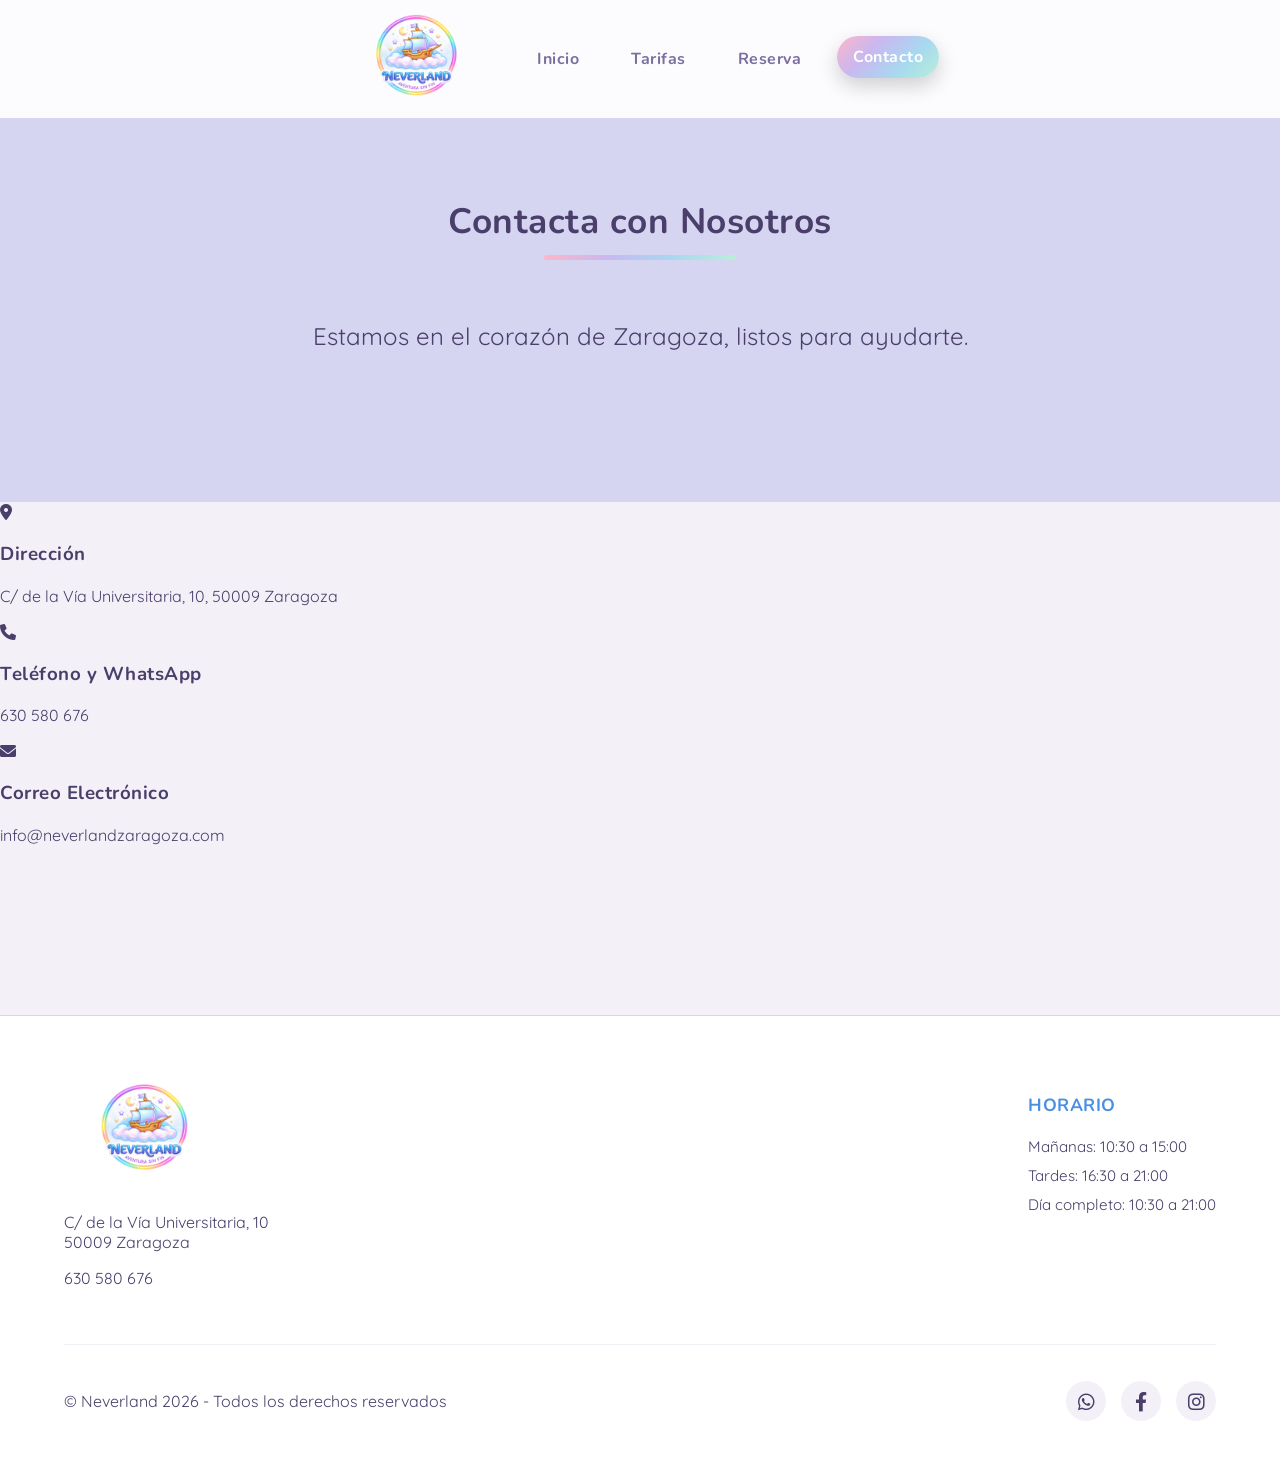
==== Lenguaje_de_Marcas/Web/contacto.html @ 67ae3531 "Creación pagina contacto" ====
<!DOCTYPE html>
<html lang="es">

<head>
    <meta charset="UTF-8">
    <meta name="viewport" content="width=device-width, initial-scale=1" />
    <title>Contacto | Neverland Sala de Eventos</title>
    <link rel="stylesheet" href="styles.css" />
    <link rel="stylesheet" href="https://cdnjs.cloudflare.com/ajax/libs/font-awesome/6.0.0/css/all.min.css">
</head>

<body>
    <header class="topbar">
        <div class="brand">
            <img class="brand__logo" src="img/Neverland_SinFondo.png" alt="Neverland Logo" />
        </div>
        <nav class="nav">
            <a href="index.html">Inicio</a>
            <a href="tarifas.html">Tarifas</a>
            <a href="reserva.html">Reserva</a>
            <a href="contacto.html" class="active">Contacto</a>
        </nav>
    </header>

    <main>
        <section class="content-container">
            <h2>Contacta con Nosotros</h2>
            <p>Estamos en el corazón de Zaragoza, listos para ayudarte.</p>
        </section>

        <div class="gradient-bridge">
            <section class="contact-simple-layout">
                <div class="contact-details">
                    <div class="contact-row">
                        <i class="fa-solid fa-location-dot"></i>
                        <div class="text-group">
                            <h3>Dirección</h3>
                            <p>C/ de la Vía Universitaria, 10, 50009 Zaragoza</p>
                        </div>
                    </div>

                    <div class="contact-row">
                        <i class="fa-solid fa-phone"></i>
                        <div class="text-group">
                            <h3>Teléfono y WhatsApp</h3>
                            <p>630 580 676</p>
                        </div>
                    </div>

                    <div class="contact-row">
                        <i class="fa-solid fa-envelope"></i>
                        <div class="text-group">
                            <h3>Correo Electrónico</h3>
                            <p>info@neverlandzaragoza.com</p>
                        </div>
                    </div>
                </div>

                <div class="map-full">
                    <iframe 
                        src="https://www.google.com/maps/embed?pb=!1m18!1m12!1m3!1d2982.123456789!2d-0.9034567!3d41.6345678!2m3!1f0!2f0!3f0!3m2!1i1024!2i768!4f13.1!3m3!1m2!1s0xd596b1234567890%3A0x1234567890abcdef!2zQy4gZGUgbGEgVsOtYSBVbml2ZXJzaXRhcmlhLCAxMCwgNTAwMDkgWmFyYWdvemE!5e0!3m2!1ses!2ses!4v1234567890123" 
                        width="100%" height="100%" style="border:0;" allowfullscreen="" loading="lazy">
                    </iframe>
                </div>
            </section>
        </div>
    </main>

    <footer class="main-footer">
        <div class="footer-top">
            <div class="footer-column brand-info">
                <img src="img/Neverland_SinFondo.png" alt="Neverland Logo" class="footer-logo">
                <p>C/ de la Vía Universitaria, 10<br>50009 Zaragoza</p>
                <p class="phone">630 580 676</p>
            </div>

            <div class="footer-column schedule">
                <h3>HORARIO</h3>
                <ul>
                    <li>Mañanas: 10:30 a 15:00</li>
                    <li>Tardes: 16:30 a 21:00</li>
                    <li>Día completo: 10:30 a 21:00</li>
                </ul>
            </div>
        </div>

        <div class="footer-bottom">
            <div class="legal-links">
                <p>© Neverland 2026 - Todos los derechos reservados</p>
            </div>
            <div class="social-icons">
                <div class="social-links">
                    <a href="https://wa.me/34630580676" target="_blank" class="social-icon whatsapp" aria-label="WhatsApp">
                        <i class="fa-brands fa-whatsapp"></i>
                    </a>
                    <a href="https://facebook.com/neverlandzaragoza" target="_blank" class="social-icon facebook" aria-label="Facebook">
                        <i class="fa-brands fa-facebook-f"></i>
                    </a>
                    <a href="https://instagram.com/neverlandzaragoza" target="_blank" class="social-icon instagram" aria-label="Instagram">
                        <i class="fa-brands fa-instagram"></i>
                    </a>
                </div>
            </div>
        </div>
    </footer>
</body>
</html>
---- Lenguaje_de_Marcas/Web/styles.css ----
@import url('https://fonts.googleapis.com/css2?family=Nunito:wght@400;700;800&family=Quicksand:wght@300;500;700&display=swap');

:root {
    --blue: #4A90E2;
    --purple: #d6d5f1;
    --pink: #FDA7DF;
    --yellow: #FFD32A;
    --white: #FFFFFF;
    --bg-soft: #f4f0f8;
    --text: #4A3F6B;
    --text2: #7A6FA0;
    --shadow: 0 14px 30px rgba(0, 0, 0, .35);
    --r: 18px;
    --gradient: linear-gradient(135deg, #FFB5C8, #C9B8F0, #A8D8F0, #B8F0D8);
}

* {
    box-sizing: border-box;
}

body {
    margin: 0;
    font-family: 'Quicksand', sans-serif;
    color: var(--text);
    background-color: var(--bg-soft);
}

h1, h2, h3, .nav a, .btn-primary {
    font-family: 'Nunito', Arial, sans-serif;
    letter-spacing: 0.5px;
    font-weight: bold;
}

a {
    color: inherit;
    text-decoration: none;
}

.topbar {
    position: sticky;
    top: 0;
    z-index: 100;
    background: rgba(255, 255, 255, 0.7);
    backdrop-filter: blur(8px);
    -webkit-backdrop-filter: blur(8px);
    padding: 7px 20px;
    min-height: 60px;
    display: flex;
    align-items: center;
    justify-content: center;
    gap: 30px;
}

.brand__logo {
    width: 150px;
    height: auto;
    opacity: 0;
    animation: birthSmooth 0.6s ease-out forwards;
    animation-delay: 0.2s;
    transform-origin: center;
}

.nav {
    display: flex;
    align-items: center;
    gap: 20px;
}

.nav a {
    padding: 10px 16px;
    border-radius: 999px;
    color: var(--text2);
    transition: all 0.3s ease;
}

.nav a:hover,
.nav a.active {
    transform: translateY(-2px);
    box-shadow: 0 8px 20px rgba(0, 0, 0, 0.18);
    background: var(--gradient);
    color: var(--white);
}

.hero {
    position: relative;
    min-height: 50vh;
    display: flex;
    align-items: center;
    justify-content: center;
    text-align: center;
    padding: 30px 20px;
    background-image: linear-gradient(to bottom, rgba(255, 255, 255, 1) 0%, rgba(255, 255, 255, 0.8) 2%, rgba(255, 255, 255, 0) 30%), url("img/Foto_Fachada.png"); 
    background-size: cover;
    background-position: center;
}

.hero::before {
    content: "";
    position: absolute;
    inset: 0;
    background: rgba(255, 255, 255, 0.35);
    backdrop-filter: blur(6px);
    -webkit-backdrop-filter: blur(6px);
    z-index: 1;
}

.hero::after {
    content: "";
    position: absolute;
    top: 0;
    left: 0;
    width: 100%;
    height: 120px;
    background: linear-gradient(to bottom, rgba(255,255,255,0.8) 0%, transparent 100%);
    z-index: 1;
}

.hero-content {
    position: relative;
    z-index: 2;
}

.hero-content > * {
    opacity: 0;
    animation: fadeInUp 0.8s ease-out forwards;
}

.hero-content h1 {
    margin-bottom: 5px;
    font-size: 2.0rem;
    animation-delay: 0.2s;
}

.hero-content img { 
    animation-delay: 0.4s; 
    max-width: 80%;
    height: auto;
}

.hero-content h2 {
    font-size: 1.8rem;
    font-weight: 400;
    animation-delay: 0.6s;
}

.hero-content p {
    animation-delay: 0.6s;
}    

.btn-primary {
    display: inline-block;
    margin-top: 20px;
    padding: 15px 30px;
    border-radius: 999px;
    background: var(--gradient);
    color: var(--white);
    transition: all 0.3s ease;
    animation-delay: 0.8s;
}

.btn-primary span {
    font-size: 24px;
    font-weight: 700;
    color: var(--white);
    text-shadow: 0 2px 4px rgba(0,0,0,0.3);
}

.btn-primary:hover {
    transform: translateY(-3px);
    box-shadow: 0 10px 20px rgba(0, 0, 0, 0.2);
}

.content-container {
    max-width: 100%;
    margin: 0;
    padding: 50px 20px 120px;
    background: var(--purple);
    text-align: center;
}

.content-container h2 {
    color: var(--text);
    font-size: 2.2rem;
    margin-bottom: 40px;
    position: relative;
    display: inline-block;
}

.content-container h2::after {
    content: "";
    position: absolute;
    bottom: -15px;
    left: 25%;
    right: 25%;
    height: 5px;
    background: var(--gradient);
    border-radius: 50px;
}

.content-container p {
    color: var(--text);
    font-size: 1.5rem;
    line-height: 1.8;
    margin-top: 30px;
}

.cards {
    display: flex;
    flex-wrap: wrap;
    justify-content: center;
    gap: 30px;
    padding: 100px 20px 80px 20px; 
    background: linear-gradient(to bottom, var(--purple) 0%, var(--purple) 60%, var(--white) 100%);
    margin-top: -105px; 
    border-top: 1px solid var(--purple); 
    position: relative;
    z-index: 10;
}

.card {
    background: var(--white);
    padding: 30px;
    width: 320px;
    text-align: center;
    box-shadow: 0 10px 25px rgba(74, 63, 107, 0.08); 
    border: 4px solid transparent;
    background-image: linear-gradient(white, white), var(--gradient);
    background-origin: border-box;
    background-clip: padding-box, border-box;
    border-radius: var(--r);
}

.card:hover {
    box-shadow: 0 20px 40px rgba(74, 63, 107, 0.15);
}

.card img {
    width: 100px;
    height: 100px;
    margin-bottom: 20px;
    object-fit: contain;
    transition: transform 0.3s ease;
}

.card:hover img {
    transform: scale(1.1) rotate(5deg);
}

.card h3 {
    color: var(--text);
    font-size: 1.2rem;
    margin-bottom: 15px;
}

.card p {
    color: var(--text2);
    font-size: 0.95rem;
    line-height: 1.6;
}

section.cards + section {
    padding-top: 80px;
    background-color: var(--white);
}

section > article {
    display: flex;
    align-items: center;
    justify-content: center;
    gap: 80px;
    max-width: 1200px;
    margin: 60px auto;
    padding: 20px;
    width: 100%;
}

section > article.cumpleaños {
    margin-top: 20px; 
}

.article-text {
    flex: 1;
    max-width: 600px;
}

.article-text h3 {
    font-size: 2.8rem;
    color: var(--text);
    margin-bottom: 15px;
}

.article-text p {
    font-size: 1.1rem;
    line-height: 1.8;
    color: var(--text2);
}

section > article:nth-child(even) {
    flex-direction: row-reverse;
}

.cumpleaños img, .talleres img {
    width: 500px;
    height: auto;
    border-radius: 30px;
    box-shadow: var(--shadow);
}

.services {
    background: linear-gradient(to bottom, var(--white) 0%, var(--white) 60%, var(--purple) 100%);
    padding: 100px 0 50px 0; 
    width: 100%;
}

.galery {
    display: grid;
    grid-template-columns: repeat(auto-fit, minmax(450px, 1fr)); 
    gap: 0 20px;
    padding: 10px 5vw; 
    width: 100%;
    background: var(--purple);
}

.galery-title {
    text-align: center;
    font-size: 2.2rem;
    background: var(--purple);
    margin: 0;
    padding: 40px 20px;
    position: relative; 
    display: block; 
    color: var(--text);
}

.galery-title::after {
    content: "";
    position: absolute;
    bottom: 25px;
    left: 50%;
    transform: translateX(-50%);
    width: 190px;
    height: 5px;
    background: var(--gradient);
    border-radius: 50px;
}

.galery article {
    background: var(--white);
    padding: 5px;
    border-radius: 25px;
    box-shadow: var(--shadow);
    height: 350px; 
    cursor: default; 
    transition: box-shadow 0.3s ease; 
    position: relative;
    z-index: 1;
}

.galery img {
    width: 100%;
    height: 100%;
    object-fit: cover;
    border-radius: 18px; 
    display: block;
}

.main-footer {
    background-color: var(--white);
    padding: 60px 5vw 30px;
    color: var(--text);
    border-top: 1px solid var(--purple);
}

.footer-top {
    display: flex;
    justify-content: space-between;
    flex-wrap: wrap;
    gap: 40px;
    margin-bottom: 40px;
}

.footer-logo {
    width: 160px;
    margin-bottom: 10px;
}

.footer-column h3 {
    font-size: 1.1rem;
    margin-bottom: 20px;
    color: var(--blue);
}

.footer-column ul {
    list-style: none;
    padding: 0;
}

.footer-column li {
    margin-bottom: 10px;
    font-size: 0.95rem;
}

.footer-bottom {
    display: flex;
    justify-content: space-between;
    align-items: center;
    padding-top: 30px;
    border-top: 1px solid var(--bg-soft);
    flex-wrap: wrap;
    gap: 20px;
}

.social-links {
    display: flex;
    gap: 15px;
}

.social-icon {
    width: 40px;
    height: 40px;
    border-radius: 50%;
    background: var(--bg-soft);
    display: flex;
    align-items: center;
    justify-content: center;
    transition: all 0.3s ease;
    font-size: 1.2rem;
}

.social-icon:hover {
    background: var(--gradient);
    color: var(--white);
    transform: translateY(-3px);
}

@media (max-width: 768px) {
    .topbar {
        flex-direction: column;
        gap: 15px;
    }
    .nav {
        gap: 5px;
        font-size: 0.8rem;
    }
    .nav a {
        padding: 8px 12px;
    }
    section > article {
        flex-direction: column !important;
        text-align: center;
    }
    .article-text h3 {
        font-size: 2rem;
    }
    .cumpleaños img, .talleres img {
        width: 100%;
    }
    .galery {
        grid-template-columns: 1fr;
    }
}

@keyframes fadeInUp {
    from {
        opacity: 0;
        transform: translateY(25px);
    }
    to {
        opacity: 1;
        transform: translateY(0);
    }
}

@keyframes birthSmooth {
    from {
        opacity: 0;
        transform: scale(0);
    }
    to {
        opacity: 1;
        transform: scale(1);
    }
}
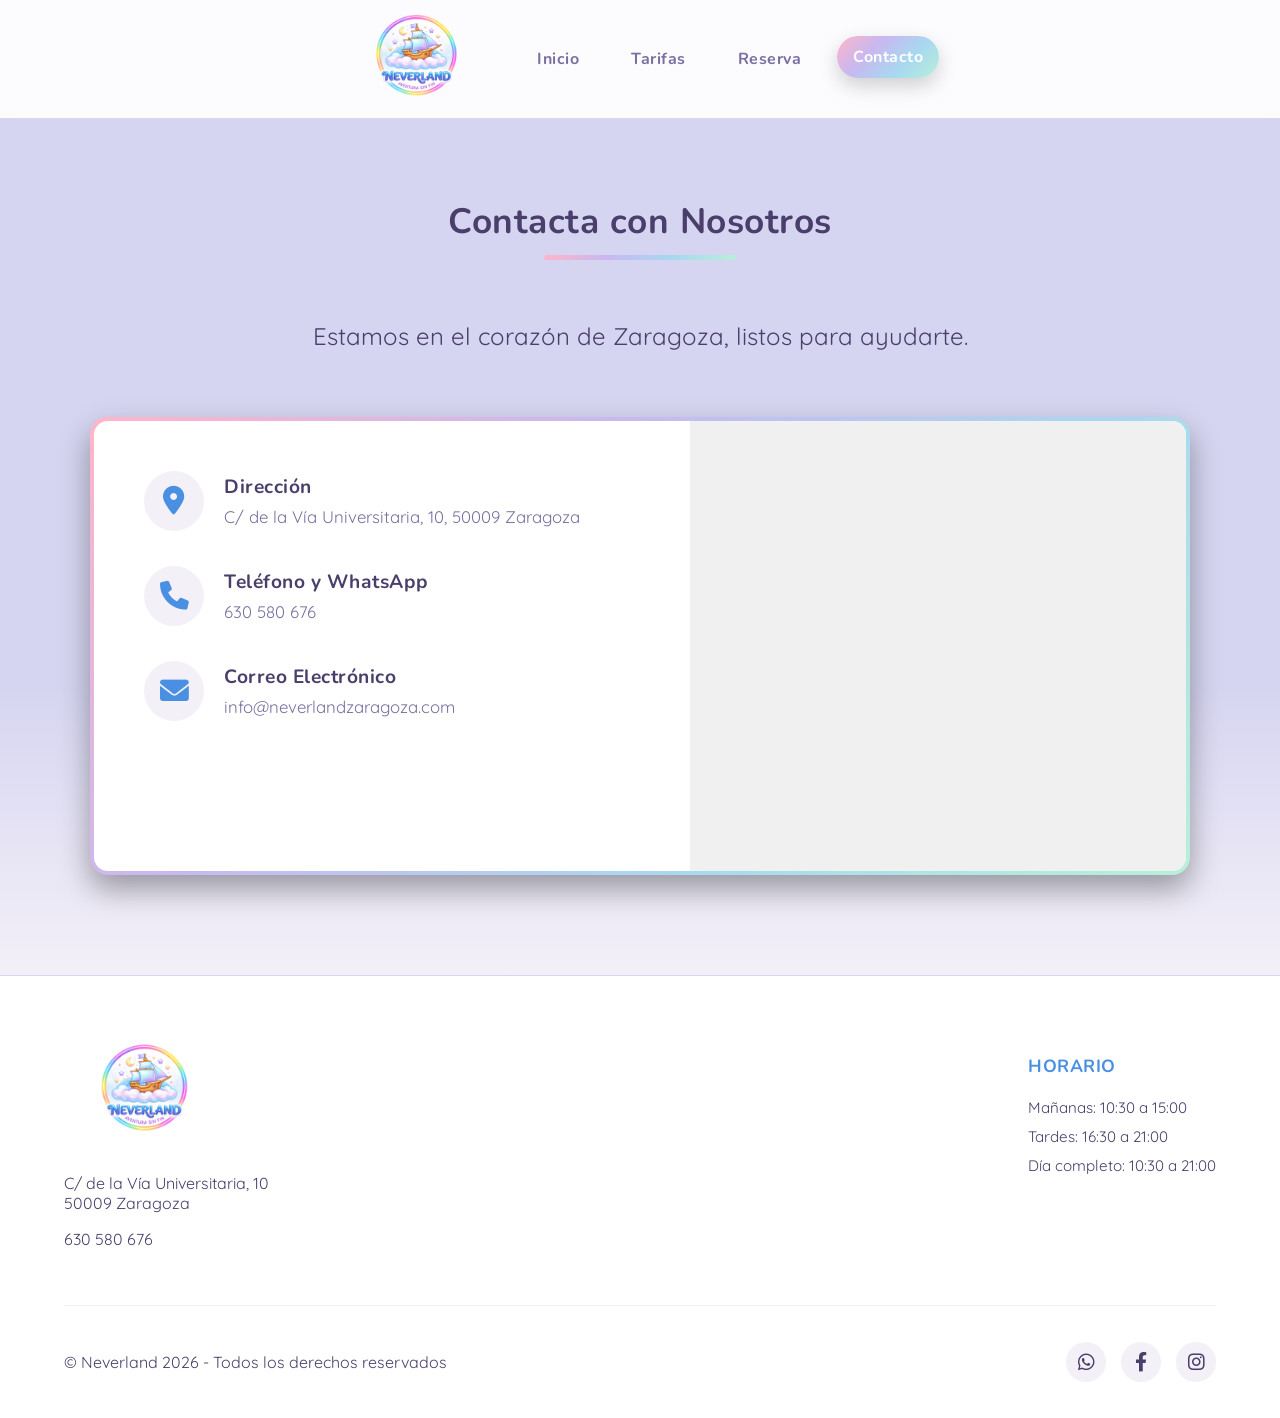
==== commit 7adce7a2: "Se corrigen errores semánticos" ====
--- a/Lenguaje_de_Marcas/Web/contacto.html
+++ b/Lenguaje_de_Marcas/Web/contacto.html
@@ -10,9 +10,9 @@
 </head>
 
 <body>
-    <header class="topbar">
-        <div class="brand">
-            <img class="brand__logo" src="img/Neverland_SinFondo.png" alt="Neverland Logo" />
+    <header class="header">
+        <div class="header-brand">
+            <img class="header-logo" src="img/Neverland_SinFondo.png" alt="Neverland Logo" />
         </div>
         <nav class="nav">
             <a href="index.html">Inicio</a>
@@ -23,13 +23,13 @@
     </header>
 
     <main>
-        <section class="content-container">
+        <section class="section-intro">
             <h2>Contacta con Nosotros</h2>
             <p>Estamos en el corazón de Zaragoza, listos para ayudarte.</p>
         </section>
 
-        <div class="gradient-bridge">
-            <section class="contact-simple-layout">
+        <section class="contact-section">
+            <div class="contact-layout">
                 <div class="contact-details">
                     <div class="contact-row">
                         <i class="fa-solid fa-location-dot"></i>
@@ -38,7 +38,6 @@
                             <p>C/ de la Vía Universitaria, 10, 50009 Zaragoza</p>
                         </div>
                     </div>
-
                     <div class="contact-row">
                         <i class="fa-solid fa-phone"></i>
                         <div class="text-group">
@@ -46,7 +45,6 @@
                             <p>630 580 676</p>
                         </div>
                     </div>
-
                     <div class="contact-row">
                         <i class="fa-solid fa-envelope"></i>
                         <div class="text-group">
@@ -56,25 +54,25 @@
                     </div>
                 </div>
 
-                <div class="map-full">
-                    <iframe 
-                        src="https://www.google.com/maps/embed?pb=!1m18!1m12!1m3!1d2982.123456789!2d-0.9034567!3d41.6345678!2m3!1f0!2f0!3f0!3m2!1i1024!2i768!4f13.1!3m3!1m2!1s0xd596b1234567890%3A0x1234567890abcdef!2zQy4gZGUgbGEgVsOtYSBVbml2ZXJzaXRhcmlhLCAxMCwgNTAwMDkgWmFyYWdvemE!5e0!3m2!1ses!2ses!4v1234567890123" 
+                <div class="map-container">
+                    <iframe
+                        title="Mapa de ubicación de Neverland"
+                        src="https://www.google.com/maps/embed?pb=!1m18!1m12!1m3!1d2982.123456789!2d-0.9034567!3d41.6345678!2m3!1f0!2f0!3f0!3m2!1i1024!2i768!4f13.1!3m3!1m2!1s0xd596b1234567890%3A0x1234567890abcdef!2zQy4gZGUgbGEgVsOtYSBVbml2ZXJzaXRhcmlhLCAxMCwgNTAwMDkgWmFyYWdvemE!5e0!3m2!1ses!2ses!4v1234567890123"
                         width="100%" height="100%" style="border:0;" allowfullscreen="" loading="lazy">
                     </iframe>
                 </div>
-            </section>
-        </div>
+            </div>
+        </section>
     </main>
 
     <footer class="main-footer">
         <div class="footer-top">
-            <div class="footer-column brand-info">
+            <div class="footer-column footer-brand">
                 <img src="img/Neverland_SinFondo.png" alt="Neverland Logo" class="footer-logo">
                 <p>C/ de la Vía Universitaria, 10<br>50009 Zaragoza</p>
-                <p class="phone">630 580 676</p>
+                <p class="footer-phone">630 580 676</p>
             </div>
-
-            <div class="footer-column schedule">
+            <div class="footer-column footer-schedule">
                 <h3>HORARIO</h3>
                 <ul>
                     <li>Mañanas: 10:30 a 15:00</li>
@@ -83,25 +81,23 @@
                 </ul>
             </div>
         </div>
-
         <div class="footer-bottom">
-            <div class="legal-links">
-                <p>© Neverland 2026 - Todos los derechos reservados</p>
+            <div class="footer-legal">
+                <p>&copy; Neverland 2026 - Todos los derechos reservados</p>
             </div>
-            <div class="social-icons">
-                <div class="social-links">
-                    <a href="https://wa.me/34630580676" target="_blank" class="social-icon whatsapp" aria-label="WhatsApp">
-                        <i class="fa-brands fa-whatsapp"></i>
-                    </a>
-                    <a href="https://facebook.com/neverlandzaragoza" target="_blank" class="social-icon facebook" aria-label="Facebook">
-                        <i class="fa-brands fa-facebook-f"></i>
-                    </a>
-                    <a href="https://instagram.com/neverlandzaragoza" target="_blank" class="social-icon instagram" aria-label="Instagram">
-                        <i class="fa-brands fa-instagram"></i>
-                    </a>
-                </div>
+            <div class="social-links">
+                <a href="https://wa.me/34630580676" target="_blank" class="social-icon" aria-label="WhatsApp">
+                    <i class="fa-brands fa-whatsapp"></i>
+                </a>
+                <a href="https://facebook.com/neverlandzaragoza" target="_blank" class="social-icon" aria-label="Facebook">
+                    <i class="fa-brands fa-facebook-f"></i>
+                </a>
+                <a href="https://instagram.com/neverlandzaragoza" target="_blank" class="social-icon" aria-label="Instagram">
+                    <i class="fa-brands fa-instagram"></i>
+                </a>
             </div>
         </div>
     </footer>
 </body>
+
 </html>
--- a/Lenguaje_de_Marcas/Web/styles.css
+++ b/Lenguaje_de_Marcas/Web/styles.css
@@ -25,7 +25,11 @@
     background-color: var(--bg-soft);
 }
 
-h1, h2, h3, .nav a, .btn-primary {
+h1,
+h2,
+h3,
+.nav a,
+.btn-primary {
     font-family: 'Nunito', Arial, sans-serif;
     letter-spacing: 0.5px;
     font-weight: bold;
@@ -36,7 +40,18 @@
     text-decoration: none;
 }
 
-.topbar {
+.sr-only {
+    position: absolute;
+    width: 1px;
+    height: 1px;
+    padding: 0;
+    overflow: hidden;
+    clip: rect(0, 0, 0, 0);
+    white-space: nowrap;
+    border: 0;
+}
+
+.header {
     position: sticky;
     top: 0;
     z-index: 100;
@@ -51,7 +66,7 @@
     gap: 30px;
 }
 
-.brand__logo {
+.header-logo {
     width: 150px;
     height: auto;
     opacity: 0;
@@ -89,7 +104,7 @@
     justify-content: center;
     text-align: center;
     padding: 30px 20px;
-    background-image: linear-gradient(to bottom, rgba(255, 255, 255, 1) 0%, rgba(255, 255, 255, 0.8) 2%, rgba(255, 255, 255, 0) 30%), url("img/Foto_Fachada.png"); 
+    background-image: linear-gradient(to bottom, rgba(255, 255, 255, 1) 0%, rgba(255, 255, 255, 0.8) 2%, rgba(255, 255, 255, 0) 30%), url("img/Foto_Fachada.png");
     background-size: cover;
     background-position: center;
 }
@@ -111,7 +126,7 @@
     left: 0;
     width: 100%;
     height: 120px;
-    background: linear-gradient(to bottom, rgba(255,255,255,0.8) 0%, transparent 100%);
+    background: linear-gradient(to bottom, rgba(255, 255, 255, 0.8) 0%, transparent 100%);
     z-index: 1;
 }
 
@@ -120,7 +135,7 @@
     z-index: 2;
 }
 
-.hero-content > * {
+.hero-content>* {
     opacity: 0;
     animation: fadeInUp 0.8s ease-out forwards;
 }
@@ -131,8 +146,8 @@
     animation-delay: 0.2s;
 }
 
-.hero-content img { 
-    animation-delay: 0.4s; 
+.hero-content img {
+    animation-delay: 0.4s;
     max-width: 80%;
     height: auto;
 }
@@ -145,7 +160,7 @@
 
 .hero-content p {
     animation-delay: 0.6s;
-}    
+}
 
 .btn-primary {
     display: inline-block;
@@ -162,7 +177,7 @@
     font-size: 24px;
     font-weight: 700;
     color: var(--white);
-    text-shadow: 0 2px 4px rgba(0,0,0,0.3);
+    text-shadow: 0 2px 4px rgba(0, 0, 0, 0.3);
 }
 
 .btn-primary:hover {
@@ -170,7 +185,7 @@
     box-shadow: 0 10px 20px rgba(0, 0, 0, 0.2);
 }
 
-.content-container {
+.section-intro {
     max-width: 100%;
     margin: 0;
     padding: 50px 20px 120px;
@@ -178,7 +193,7 @@
     text-align: center;
 }
 
-.content-container h2 {
+.section-intro h2 {
     color: var(--text);
     font-size: 2.2rem;
     margin-bottom: 40px;
@@ -186,7 +201,7 @@
     display: inline-block;
 }
 
-.content-container h2::after {
+.section-intro h2::after {
     content: "";
     position: absolute;
     bottom: -15px;
@@ -197,7 +212,7 @@
     border-radius: 50px;
 }
 
-.content-container p {
+.section-intro p {
     color: var(--text);
     font-size: 1.5rem;
     line-height: 1.8;
@@ -209,10 +224,10 @@
     flex-wrap: wrap;
     justify-content: center;
     gap: 30px;
-    padding: 100px 20px 80px 20px; 
+    padding: 100px 20px 80px 20px;
     background: linear-gradient(to bottom, var(--purple) 0%, var(--purple) 60%, var(--white) 100%);
-    margin-top: -105px; 
-    border-top: 1px solid var(--purple); 
+    margin-top: -105px;
+    border-top: 1px solid var(--purple);
     position: relative;
     z-index: 10;
 }
@@ -222,7 +237,7 @@
     padding: 30px;
     width: 320px;
     text-align: center;
-    box-shadow: 0 10px 25px rgba(74, 63, 107, 0.08); 
+    box-shadow: 0 10px 25px rgba(74, 63, 107, 0.08);
     border: 4px solid transparent;
     background-image: linear-gradient(white, white), var(--gradient);
     background-origin: border-box;
@@ -258,12 +273,12 @@
     line-height: 1.6;
 }
 
-section.cards + section {
+section.cards+section {
     padding-top: 80px;
     background-color: var(--white);
 }
 
-section > article {
+section>article {
     display: flex;
     align-items: center;
     justify-content: center;
@@ -274,8 +289,8 @@
     width: 100%;
 }
 
-section > article.cumpleaños {
-    margin-top: 20px; 
+section>article.birthday-section {
+    margin-top: 20px;
 }
 
 .article-text {
@@ -295,11 +310,12 @@
     color: var(--text2);
 }
 
-section > article:nth-child(even) {
+section>article:nth-child(even) {
     flex-direction: row-reverse;
 }
 
-.cumpleaños img, .talleres img {
+.birthday-section img,
+.workshops img {
     width: 500px;
     height: auto;
     border-radius: 30px;
@@ -308,31 +324,26 @@
 
 .services {
     background: linear-gradient(to bottom, var(--white) 0%, var(--white) 60%, var(--purple) 100%);
-    padding: 100px 0 50px 0; 
-    width: 100%;
-}
-
-.galery {
-    display: grid;
-    grid-template-columns: repeat(auto-fit, minmax(450px, 1fr)); 
-    gap: 0 20px;
-    padding: 10px 5vw; 
-    width: 100%;
+    padding: 100px 0 50px 0;
+    width: 100%;
+}
+
+.gallery-section {
     background: var(--purple);
-}
-
-.galery-title {
+    width: 100%;
+}
+
+.gallery-title {
     text-align: center;
     font-size: 2.2rem;
-    background: var(--purple);
     margin: 0;
     padding: 40px 20px;
-    position: relative; 
-    display: block; 
-    color: var(--text);
-}
-
-.galery-title::after {
+    position: relative;
+    display: block;
+    color: var(--text);
+}
+
+.gallery-title::after {
     content: "";
     position: absolute;
     bottom: 25px;
@@ -344,23 +355,31 @@
     border-radius: 50px;
 }
 
-.galery article {
+.gallery {
+    display: grid;
+    grid-template-columns: repeat(auto-fit, minmax(450px, 1fr));
+    gap: 0 20px;
+    padding: 10px 5vw;
+    width: 100%;
+}
+
+.gallery article {
     background: var(--white);
     padding: 5px;
     border-radius: 25px;
     box-shadow: var(--shadow);
-    height: 350px; 
-    cursor: default; 
-    transition: box-shadow 0.3s ease; 
+    height: 350px;
+    cursor: default;
+    transition: box-shadow 0.3s ease;
     position: relative;
     z-index: 1;
 }
 
-.galery img {
+.gallery img {
     width: 100%;
     height: 100%;
     object-fit: cover;
-    border-radius: 18px; 
+    border-radius: 18px;
     display: block;
 }
 
@@ -384,7 +403,7 @@
     margin-bottom: 10px;
 }
 
-.footer-column h3 {
+.footer-schedule h3 {
     font-size: 1.1rem;
     margin-bottom: 20px;
     color: var(--blue);
@@ -433,30 +452,247 @@
     transform: translateY(-3px);
 }
 
+.price-card dl {
+    margin: 10px 0 0;
+    text-align: center;
+}
+
+.price-card dt {
+    font-size: 0.9rem;
+    color: var(--text2);
+    margin-top: 10px;
+}
+
+.price-card dd {
+    font-size: 1.4rem;
+    font-weight: bold;
+    color: var(--text);
+    margin: 0;
+}
+
+.price-time {
+    font-size: 1rem;
+    color: var(--text2);
+    margin: 5px 0 10px;
+    text-align: center;
+}
+
+.price-note {
+    font-size: 1.1rem;
+}
+
+.booking-section {
+    padding: 40px 20px 80px;
+    background: linear-gradient(to bottom, var(--purple) 0%, var(--white) 100%);
+    display: flex;
+    justify-content: center;
+}
+
+.booking-wrapper {
+    display: grid;
+    grid-template-columns: 1fr 2fr;
+    gap: 40px;
+    max-width: 1000px;
+    width: 100%;
+}
+
+.booking-info {
+    display: flex;
+    flex-direction: column;
+    gap: 20px;
+}
+
+.info-item {
+    background: var(--white);
+    padding: 20px;
+    border-radius: var(--r);
+    text-align: center;
+    box-shadow: var(--shadow);
+}
+
+.info-item i {
+    font-size: 2rem;
+    color: var(--blue);
+    margin-bottom: 10px;
+}
+
+.booking-form {
+    background: var(--white);
+    padding: 40px;
+    border-radius: var(--r);
+    box-shadow: var(--shadow);
+    border: 4px solid transparent;
+    background-image: linear-gradient(white, white), var(--gradient);
+    background-origin: border-box;
+    background-clip: padding-box, border-box;
+}
+
+.form-group {
+    margin-bottom: 20px;
+}
+
+.form-group label {
+    display: block;
+    font-weight: bold;
+    margin-bottom: 8px;
+    color: var(--text);
+}
+
+.form-group input,
+.form-group select,
+.form-group textarea {
+    width: 100%;
+    padding: 12px;
+    border: 2px solid var(--bg-soft);
+    border-radius: 12px;
+    font-family: 'Quicksand', sans-serif;
+    font-size: 1rem;
+    transition: border-color 0.3s;
+}
+
+.form-group input:focus {
+    outline: none;
+    border-color: var(--pink);
+}
+
+.booking-form .btn-primary {
+    width: 100%;
+    border: none;
+    cursor: pointer;
+}
+
+.contact-section {
+    background: linear-gradient(to bottom, var(--purple) 0%, var(--purple) 50%, var(--bg-soft) 100%);
+    padding: 20px 20px 100px;
+    margin-top: -105px;
+    position: relative;
+    z-index: 10;
+}
+
+.contact-layout {
+    display: flex;
+    flex-wrap: wrap;
+    max-width: 1100px;
+    margin: 0 auto;
+    background: var(--white);
+    border-radius: var(--r);
+    overflow: hidden;
+    box-shadow: var(--shadow);
+    border: 4px solid transparent;
+    background-image: linear-gradient(white, white), var(--gradient);
+    background-origin: border-box;
+    background-clip: padding-box, border-box;
+}
+
+.contact-details {
+    flex: 1;
+    padding: 50px;
+    display: flex;
+    flex-direction: column;
+    gap: 35px;
+    min-width: 320px;
+}
+
+.contact-row {
+    display: flex;
+    align-items: center;
+    gap: 20px;
+}
+
+.contact-row i {
+    font-size: 1.8rem;
+    color: var(--blue);
+    background: var(--bg-soft);
+    padding: 15px;
+    border-radius: 50%;
+    width: 60px;
+    height: 60px;
+    display: flex;
+    align-items: center;
+    justify-content: center;
+    flex-shrink: 0;
+}
+
+.text-group h3 {
+    margin: 0 0 5px 0;
+    font-size: 1.2rem;
+    color: var(--text);
+    font-family: 'Nunito', sans-serif;
+}
+
+.text-group p {
+    margin: 0;
+    color: var(--text2);
+    font-size: 1.05rem;
+    line-height: 1.4;
+}
+
+.map-container {
+    flex: 1;
+    min-width: 400px;
+    min-height: 450px;
+    background: #f0f0f0;
+}
+
 @media (max-width: 768px) {
-    .topbar {
+    .header {
         flex-direction: column;
         gap: 15px;
     }
+
     .nav {
         gap: 5px;
         font-size: 0.8rem;
     }
+
     .nav a {
         padding: 8px 12px;
     }
-    section > article {
+
+    section>article {
         flex-direction: column !important;
         text-align: center;
     }
+
     .article-text h3 {
         font-size: 2rem;
     }
-    .cumpleaños img, .talleres img {
+
+    .birthday-section img,
+    .workshops img {
         width: 100%;
     }
-    .galery {
+
+    .gallery {
         grid-template-columns: 1fr;
+    }
+
+    .booking-wrapper {
+        grid-template-columns: 1fr;
+    }
+
+    .booking-info {
+        order: 2;
+    }
+
+    .contact-section {
+        margin-top: -60px;
+        padding-bottom: 40px;
+    }
+
+    .contact-details {
+        padding: 30px 20px;
+    }
+
+    .map-container {
+        min-width: 100%;
+        height: 300px;
+    }
+
+    .contact-row i {
+        width: 50px;
+        height: 50px;
+        font-size: 1.4rem;
     }
 }
 
@@ -465,6 +701,7 @@
         opacity: 0;
         transform: translateY(25px);
     }
+
     to {
         opacity: 1;
         transform: translateY(0);
@@ -476,6 +713,7 @@
         opacity: 0;
         transform: scale(0);
     }
+
     to {
         opacity: 1;
         transform: scale(1);
